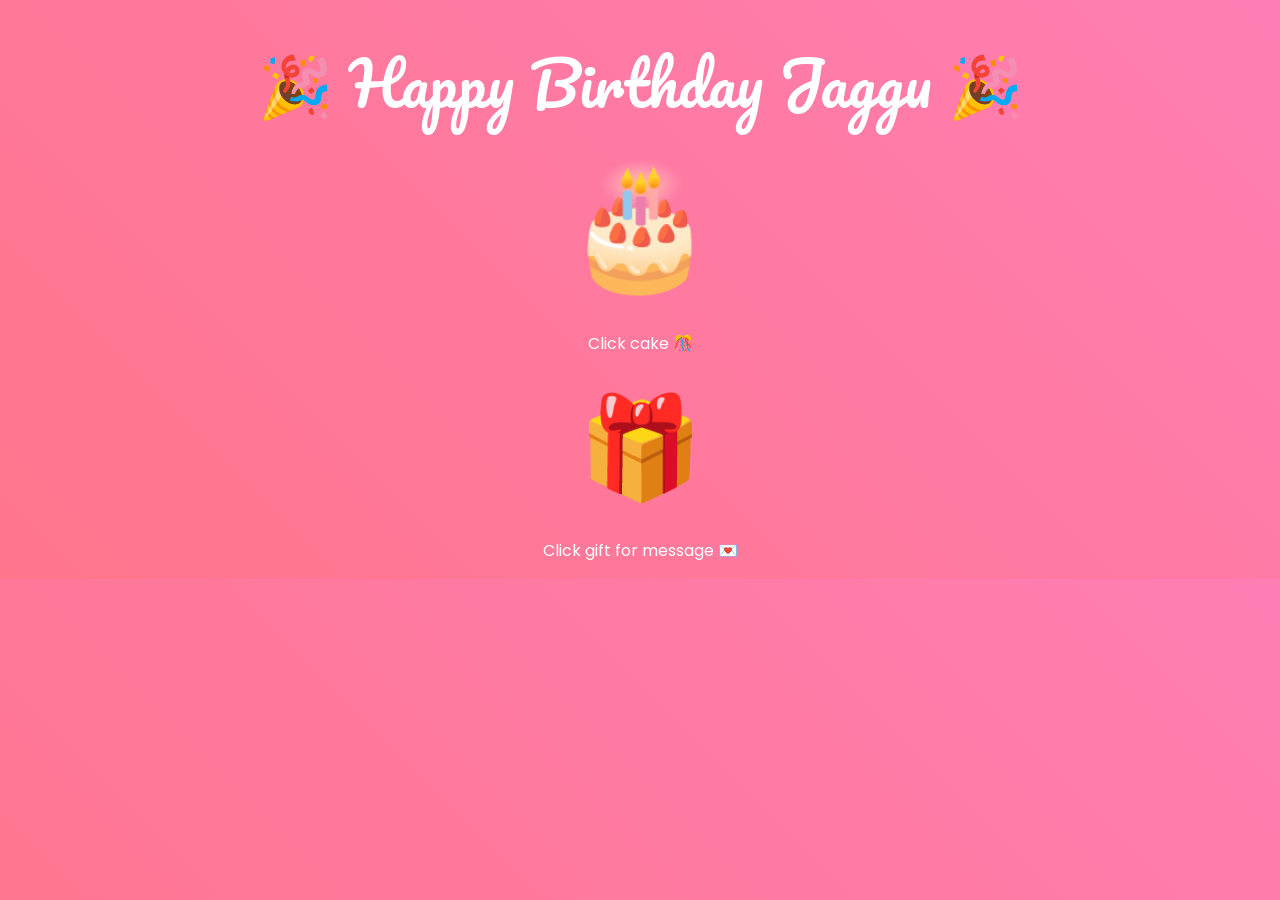
==== birthday.html @ 2078b7fa "Rename birthday.html.txt to birthday.html" ====
<!DOCTYPE html>
<html>
<head>

<meta name="viewport" content="width=device-width, initial-scale=1.0">

<title>Happy Birthday Jaggu</title>

<link href="https://fonts.googleapis.com/css2?family=Pacifico&family=Poppins:wght@300;600&display=swap" rel="stylesheet">

<style>

body{
margin:0;
font-family:Poppins;
text-align:center;
color:white;
background:linear-gradient(45deg,#ff758c,#ff7eb3);
}

.title{
font-family:Pacifico;
font-size:60px;
margin-top:30px;
}

.cake{
font-size:120px;
cursor:pointer;
}

.gift{
font-size:100px;
cursor:pointer;
}

.message{
display:none;
max-width:700px;
margin:auto;
padding:20px;
line-height:1.7;
}

.confetti{
position:fixed;
width:8px;
height:8px;
top:-10px;
animation:fall 3s linear;
}

@keyframes fall{
0%{transform:translateY(0)}
100%{transform:translateY(100vh)}
}

</style>

</head>

<body>

<div class="title">🎉 Happy Birthday Jaggu 🎉</div>

<div class="cake" onclick="confetti()">🎂</div>

<p>Click cake 🎊</p>

<div class="gift" onclick="showMessage()">🎁</div>

<p>Click gift for message 💌</p>

<div class="message" id="msg">

Happy Birthday tuahera huuh, ab kya bole🫨, tumhe to khush hona chahiye you got me by your side...😮‍💨😉  

the goat the legend the zubin...😎🫢  

kabhi itna cool banda dekhi ho ?? 😎😎  

jokes apart😌 so, ive never met you i don't know tum kesi ho, kesi dikhti ho, kya ho tum bass i guess angel priya na ho.. 🙃🤧  

to be honest apko janne or samajhne ki koshish krna pasand hai apki baatein bakwass hoti hai but i like it  

tumhe pareshan krna my fav prr jab aap pareshan krti fir bhi achha lagta..🤭🫠  

urge to know about every single pinch of your life..!! 🫠🫠  

ye sab to theek hai one more thing you are awesome ive never met topper like you before jo itna cool ho  

tum perfect tum best ho 🫡🫶🫵💪  

i wish all your dreams come true orr tum ek bohot respectful or independent women Bano...🥰☺️  

doesn't matter tum doctor bano ya na bano tum best krogi apni life mei...!!! 😇☺️☺️  

soo once again happy birthday pyari jaggu 🫂🥰🥳

</div>

<script>

function showMessage(){
document.getElementById("msg").style.display="block"
confetti()
}

function confetti(){

for(let i=0;i<120;i++){

let c=document.createElement("div")

c.classList.add("confetti")

c.style.left=Math.random()*100+"vw"
c.style.background=`hsl(${Math.random()*360},100%,50%)`

document.body.appendChild(c)

setTimeout(()=>c.remove(),3000)

}

}

</script>

</body>
</html>
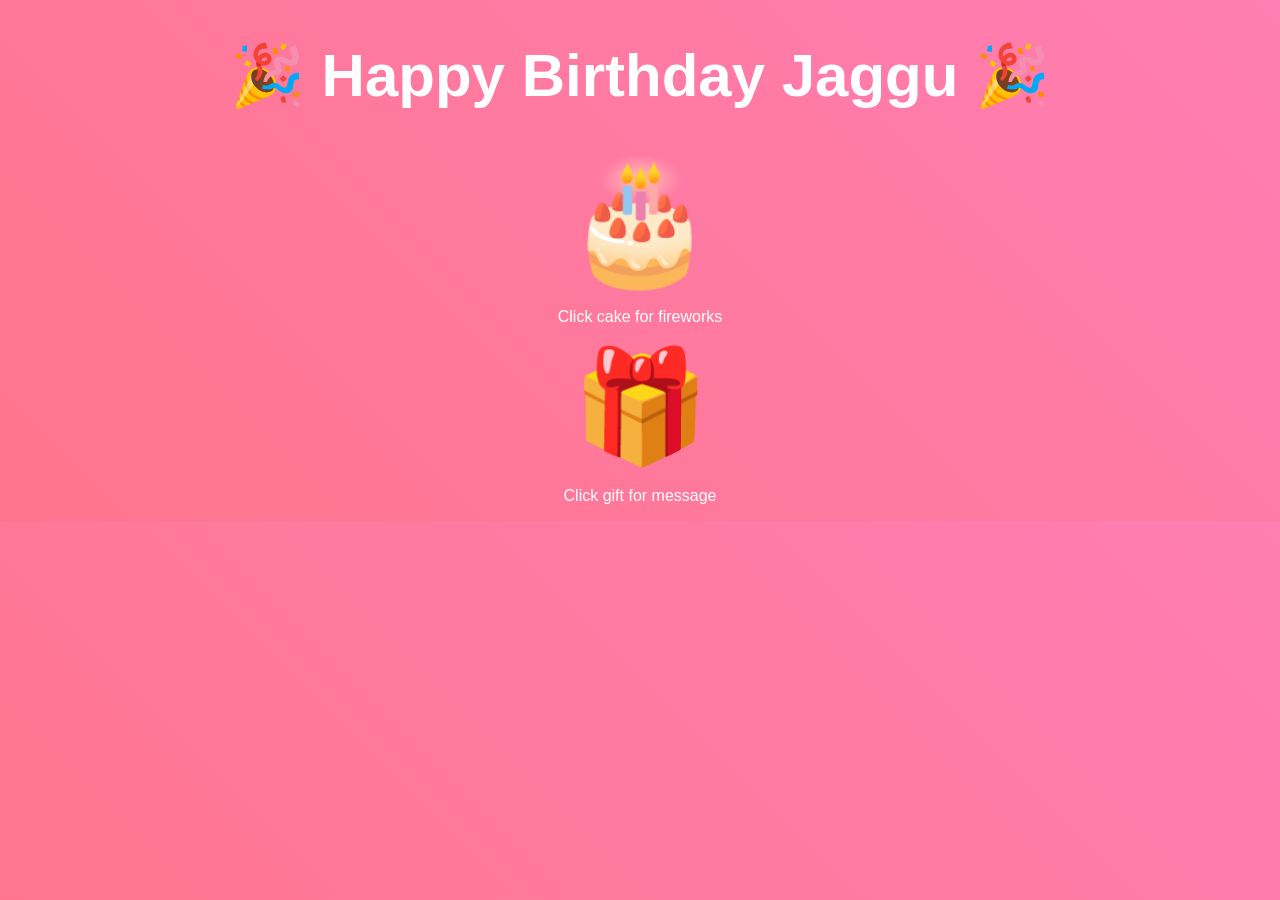
==== commit a8c2ce9b: "Update birthday.html" ====
--- a/birthday.html
+++ b/birthday.html
@@ -6,22 +6,18 @@
 
 <title>Happy Birthday Jaggu</title>
 
-<link href="https://fonts.googleapis.com/css2?family=Pacifico&family=Poppins:wght@300;600&display=swap" rel="stylesheet">
-
 <style>
 
 body{
 margin:0;
-font-family:Poppins;
 text-align:center;
+font-family:sans-serif;
+background:linear-gradient(45deg,#ff758c,#ff7eb3);
 color:white;
-background:linear-gradient(45deg,#ff758c,#ff7eb3);
 }
 
-.title{
-font-family:Pacifico;
+h1{
 font-size:60px;
-margin-top:30px;
 }
 
 .cake{
@@ -30,7 +26,7 @@
 }
 
 .gift{
-font-size:100px;
+font-size:110px;
 cursor:pointer;
 }
 
@@ -39,20 +35,14 @@
 max-width:700px;
 margin:auto;
 padding:20px;
-line-height:1.7;
+line-height:1.6;
 }
 
-.confetti{
+canvas{
 position:fixed;
-width:8px;
-height:8px;
-top:-10px;
-animation:fall 3s linear;
-}
-
-@keyframes fall{
-0%{transform:translateY(0)}
-100%{transform:translateY(100vh)}
+top:0;
+left:0;
+pointer-events:none;
 }
 
 </style>
@@ -61,15 +51,15 @@
 
 <body>
 
-<div class="title">🎉 Happy Birthday Jaggu 🎉</div>
+<h1>🎉 Happy Birthday Jaggu 🎉</h1>
 
-<div class="cake" onclick="confetti()">🎂</div>
+<div class="cake" onclick="fireworks()">🎂</div>
 
-<p>Click cake 🎊</p>
+<p>Click cake for fireworks</p>
 
-<div class="gift" onclick="showMessage()">🎁</div>
+<div class="gift" onclick="show()">🎁</div>
 
-<p>Click gift for message 💌</p>
+<p>Click gift for message</p>
 
 <div class="message" id="msg">
 
@@ -99,32 +89,63 @@
 
 </div>
 
+<canvas id="fire"></canvas>
+
 <script>
 
-function showMessage(){
+function show(){
 document.getElementById("msg").style.display="block"
-confetti()
 }
 
-function confetti(){
+const canvas=document.getElementById("fire")
+const ctx=canvas.getContext("2d")
 
-for(let i=0;i<120;i++){
+canvas.width=window.innerWidth
+canvas.height=window.innerHeight
 
-let c=document.createElement("div")
+let particles=[]
 
-c.classList.add("confetti")
+function fireworks(){
 
-c.style.left=Math.random()*100+"vw"
-c.style.background=`hsl(${Math.random()*360},100%,50%)`
+for(let i=0;i<80;i++){
 
-document.body.appendChild(c)
+particles.push({
 
-setTimeout(()=>c.remove(),3000)
+x:canvas.width/2,
+y:canvas.height/2,
+vx:(Math.random()-0.5)*10,
+vy:(Math.random()-0.5)*10,
+life:100
+
+})
 
 }
 
 }
 
+function update(){
+
+ctx.clearRect(0,0,canvas.width,canvas.height)
+
+particles.forEach((p,i)=>{
+
+p.x+=p.vx
+p.y+=p.vy
+p.life--
+
+ctx.fillStyle="yellow"
+ctx.fillRect(p.x,p.y,3,3)
+
+if(p.life<=0)particles.splice(i,1)
+
+})
+
+requestAnimationFrame(update)
+
+}
+
+update()
+
 </script>
 
 </body>
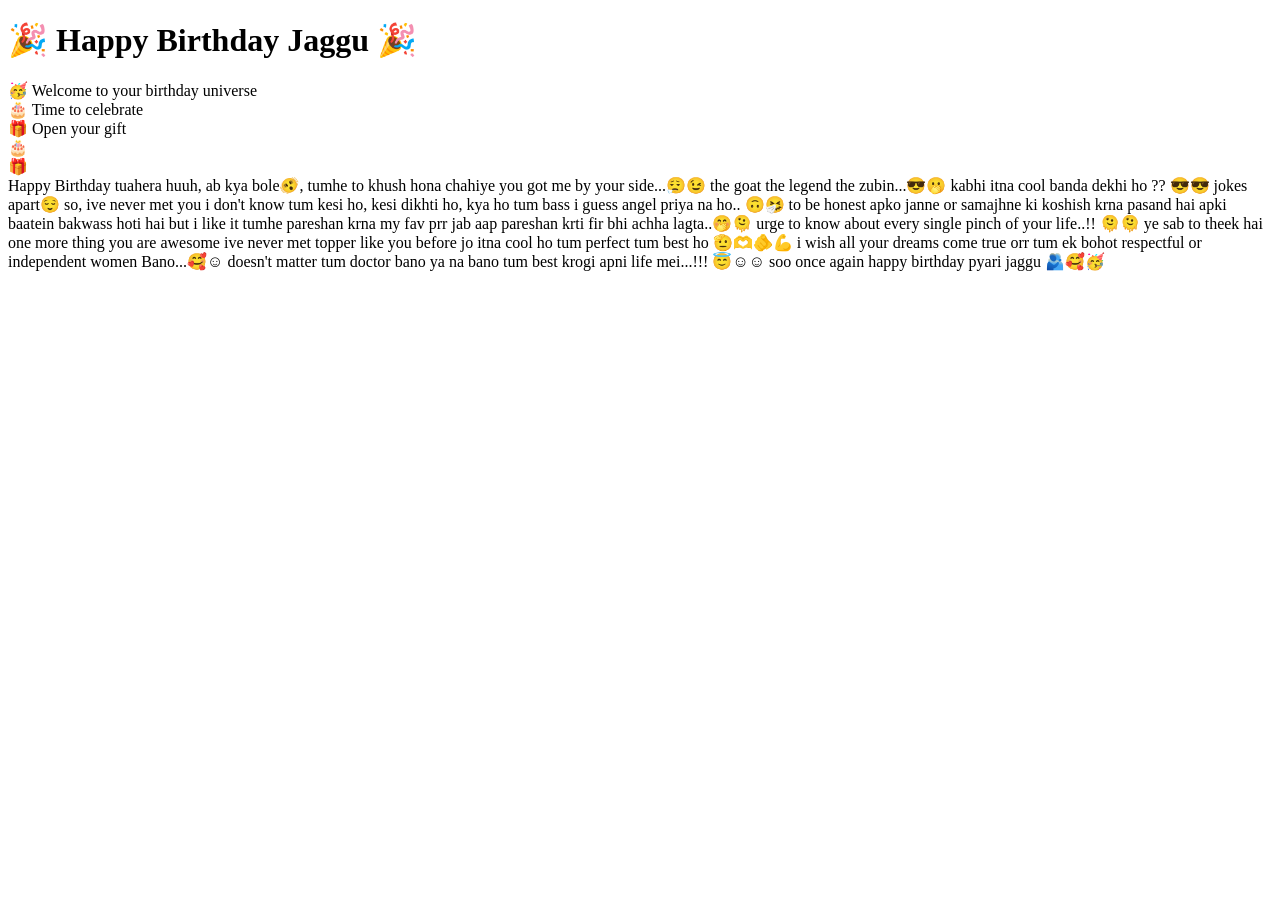
==== commit 7bb5113f: "Update birthday.html" ====
--- a/birthday.html
+++ b/birthday.html
@@ -2,50 +2,9 @@
 <html>
 <head>
 
-<meta name="viewport" content="width=device-width, initial-scale=1.0">
-
 <title>Happy Birthday Jaggu</title>
 
-<style>
-
-body{
-margin:0;
-text-align:center;
-font-family:sans-serif;
-background:linear-gradient(45deg,#ff758c,#ff7eb3);
-color:white;
-}
-
-h1{
-font-size:60px;
-}
-
-.cake{
-font-size:120px;
-cursor:pointer;
-}
-
-.gift{
-font-size:110px;
-cursor:pointer;
-}
-
-.message{
-display:none;
-max-width:700px;
-margin:auto;
-padding:20px;
-line-height:1.6;
-}
-
-canvas{
-position:fixed;
-top:0;
-left:0;
-pointer-events:none;
-}
-
-</style>
+<link rel="stylesheet" href="style.css">
 
 </head>
 
@@ -53,13 +12,23 @@
 
 <h1>🎉 Happy Birthday Jaggu 🎉</h1>
 
-<div class="cake" onclick="fireworks()">🎂</div>
+<audio autoplay loop>
+<source src="music.mp3" type="audio/mpeg">
+</audio>
 
-<p>Click cake for fireworks</p>
+<div class="story">
 
-<div class="gift" onclick="show()">🎁</div>
+<div class="slide">🥳 Welcome to your birthday universe</div>
 
-<p>Click gift for message</p>
+<div class="slide">🎂 Time to celebrate</div>
+
+<div class="slide">🎁 Open your gift</div>
+
+</div>
+
+<div class="cake" onclick="cutCake()">🎂</div>
+
+<div class="gift" onclick="openGift()">🎁</div>
 
 <div class="message" id="msg">
 
@@ -89,64 +58,9 @@
 
 </div>
 
-<canvas id="fire"></canvas>
+<canvas id="fireworks"></canvas>
 
-<script>
-
-function show(){
-document.getElementById("msg").style.display="block"
-}
-
-const canvas=document.getElementById("fire")
-const ctx=canvas.getContext("2d")
-
-canvas.width=window.innerWidth
-canvas.height=window.innerHeight
-
-let particles=[]
-
-function fireworks(){
-
-for(let i=0;i<80;i++){
-
-particles.push({
-
-x:canvas.width/2,
-y:canvas.height/2,
-vx:(Math.random()-0.5)*10,
-vy:(Math.random()-0.5)*10,
-life:100
-
-})
-
-}
-
-}
-
-function update(){
-
-ctx.clearRect(0,0,canvas.width,canvas.height)
-
-particles.forEach((p,i)=>{
-
-p.x+=p.vx
-p.y+=p.vy
-p.life--
-
-ctx.fillStyle="yellow"
-ctx.fillRect(p.x,p.y,3,3)
-
-if(p.life<=0)particles.splice(i,1)
-
-})
-
-requestAnimationFrame(update)
-
-}
-
-update()
-
-</script>
+<script src="script.js"></script>
 
 </body>
 </html>
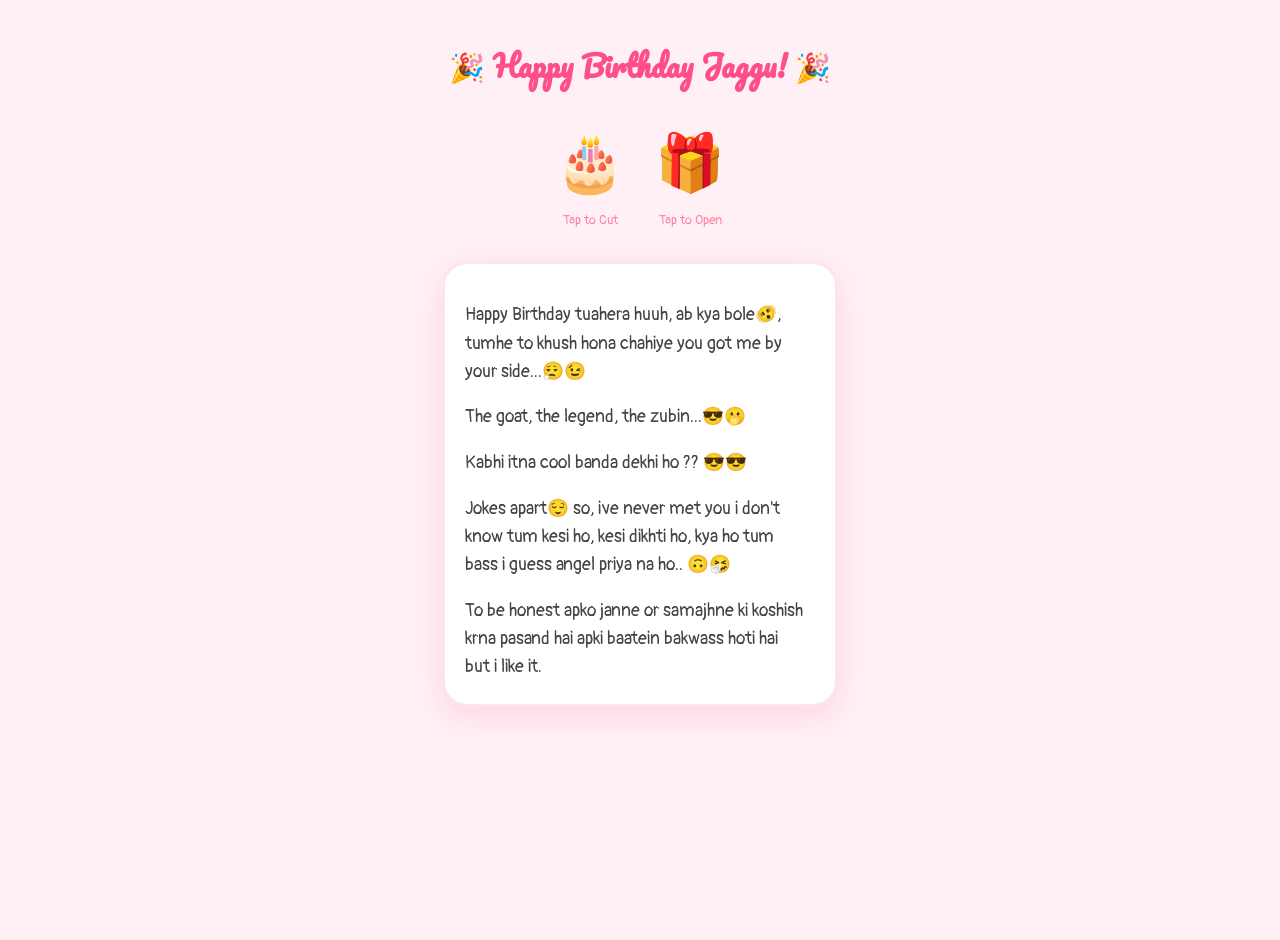
==== commit 71d7c6f9: "Update birthday.html" ====
--- a/birthday.html
+++ b/birthday.html
@@ -1,66 +1,56 @@
 <!DOCTYPE html>
-<html>
+<html lang="en">
 <head>
-
-<title>Happy Birthday Jaggu</title>
-
-<link rel="stylesheet" href="style.css">
-
+    <meta charset="UTF-8">
+    <meta name="viewport" content="width=device-width, initial-scale=1.0">
+    <title>Happy Birthday Jaggu</title>
+    <link href="https://fonts.googleapis.com/css2?family=Pangolin&family=Pacifico&display=swap" rel="stylesheet">
+    <link rel="stylesheet" href="style.css">
 </head>
-
 <body>
 
-<h1>🎉 Happy Birthday Jaggu 🎉</h1>
+<div class="stars"></div>
 
-<audio autoplay loop>
-<source src="music.mp3" type="audio/mpeg">
-</audio>
+<div class="container">
+    <h1 class="bounce">🎉 Happy Birthday Jaggu! 🎉</h1>
 
-<div class="story">
+    <div class="interactive-section">
+        <div class="item-box">
+            <div class="cake" onclick="cutCake()">🎂</div>
+            <p>Tap to Cut</p>
+        </div>
+        <div class="item-box">
+            <div class="gift" onclick="openGift()">🎁</div>
+            <p>Tap to Open</p>
+        </div>
+    </div>
 
-<div class="slide">🥳 Welcome to your birthday universe</div>
-
-<div class="slide">🎂 Time to celebrate</div>
-
-<div class="slide">🎁 Open your gift</div>
-
-</div>
-
-<div class="cake" onclick="cutCake()">🎂</div>
-
-<div class="gift" onclick="openGift()">🎁</div>
-
-<div class="message" id="msg">
-
-Happy Birthday tuahera huuh, ab kya bole🫨, tumhe to khush hona chahiye you got me by your side...😮‍💨😉  
-
-the goat the legend the zubin...😎🫢  
-
-kabhi itna cool banda dekhi ho ?? 😎😎  
-
-jokes apart😌 so, ive never met you i don't know tum kesi ho, kesi dikhti ho, kya ho tum bass i guess angel priya na ho.. 🙃🤧  
-
-to be honest apko janne or samajhne ki koshish krna pasand hai apki baatein bakwass hoti hai but i like it  
-
-tumhe pareshan krna my fav prr jab aap pareshan krti fir bhi achha lagta..🤭🫠  
-
-urge to know about every single pinch of your life..!! 🫠🫠  
-
-ye sab to theek hai one more thing you are awesome ive never met topper like you before jo itna cool ho  
-
-tum perfect tum best ho 🫡🫶🫵💪  
-
-i wish all your dreams come true orr tum ek bohot respectful or independent women Bano...🥰☺️  
-
-doesn't matter tum doctor bano ya na bano tum best krogi apni life mei...!!! 😇☺️☺️  
-
-soo once again happy birthday pyari jaggu 🫂🥰🥳
-
+    <div class="card-container" id="mainCard">
+        <div class="message-card">
+            <div class="scroll-area">
+                <p>Happy Birthday tuahera huuh, ab kya bole🫨, tumhe to khush hona chahiye you got me by your side...😮‍💨😉</p>
+                <p>The goat, the legend, the zubin...😎🫢</p>
+                <p>Kabhi itna cool banda dekhi ho ?? 😎😎</p>
+                <p>Jokes apart😌 so, ive never met you i don't know tum kesi ho, kesi dikhti ho, kya ho tum bass i guess angel priya na ho.. 🙃🤧</p>
+                <p>To be honest apko janne or samajhne ki koshish krna pasand hai apki baatein bakwass hoti hai but i like it.</p>
+                <p>Tumhe pareshan krna my fav prr jab aap pareshan krti fir bhi achha lagta..🤭🫠</p>
+                <p>Urge to know about every single pinch of your life..!! 🫠🫠</p>
+                <p>Ye sab to theek hai one more thing you are awesome ive never met topper like you before jo itna cool ho.</p>
+                <p><b>Tum perfect tum best ho 🫡🫶🫵💪</b></p>
+                <p>I wish all your dreams come true orr tum ek bohot respectful or independent women Bano...🥰☺️</p>
+                <p>Doesn't matter tum doctor bano ya na bano tum best krogi apni life mei...!!! 😇☺️☺️</p>
+                <p style="font-size: 1.5rem; color: #ff4e8a;">Soo once again happy birthday pyari jaggu 🫂🥰🥳</p>
+            </div>
+        </div>
+    </div>
 </div>
 
 <canvas id="fireworks"></canvas>
 
+<audio id="bgMusic" loop>
+    <source src="music.mp3" type="audio/mpeg">
+</audio>
+
 <script src="script.js"></script>
-
 </body>
 </html>
--- a/style.css
+++ b/style.css
@@ -0,0 +1,102 @@
+body {
+    margin: 0;
+    padding: 0;
+    font-family: 'Pangolin', cursive;
+    background: #fff0f6;
+    overflow-x: hidden;
+    color: #444;
+}
+
+.container {
+    display: flex;
+    flex-direction: column;
+    align-items: center;
+    padding: 20px;
+    min-height: 100vh;
+}
+
+h1 {
+    font-family: 'Pacifico', cursive;
+    color: #ff4e8a;
+    font-size: 1.8rem;
+    text-align: center;
+    margin-top: 20px;
+}
+
+/* Interactive Elements */
+.interactive-section {
+    display: flex;
+    gap: 30px;
+    margin: 20px 0;
+}
+
+.item-box {
+    text-align: center;
+    font-size: 0.8rem;
+    color: #ff85a2;
+}
+
+.cake, .gift {
+    font-size: 3.5rem;
+    cursor: pointer;
+    transition: transform 0.3s cubic-bezier(0.175, 0.885, 0.32, 1.275);
+}
+
+.cake:active, .gift:active {
+    transform: scale(0.8);
+}
+
+/* The Message Card */
+.message-card {
+    background: white;
+    width: 90%;
+    max-width: 350px;
+    height: 400px;
+    border-radius: 25px;
+    padding: 20px;
+    box-shadow: 0 10px 30px rgba(255, 107, 157, 0.2);
+    border: 3px solid #ffe3ed;
+    position: relative;
+    overflow: hidden;
+}
+
+.scroll-area {
+    height: 100%;
+    overflow-y: auto;
+    padding-right: 10px;
+}
+
+/* Custom Scrollbar for Android */
+.scroll-area::-webkit-scrollbar {
+    width: 5px;
+}
+.scroll-area::-webkit-scrollbar-thumb {
+    background: #ffb6c1;
+    border-radius: 10px;
+}
+
+.scroll-area p {
+    line-height: 1.6;
+    margin-bottom: 15px;
+    font-size: 1.1rem;
+}
+
+/* Animations */
+.bounce {
+    animation: bounce 2s infinite;
+}
+
+@keyframes bounce {
+    0%, 100% { transform: translateY(0); }
+    50% { transform: translateY(-10px); }
+}
+
+#fireworks {
+    position: fixed;
+    top: 0;
+    left: 0;
+    width: 100%;
+    height: 100%;
+    pointer-events: none;
+    z-index: 999;
+}
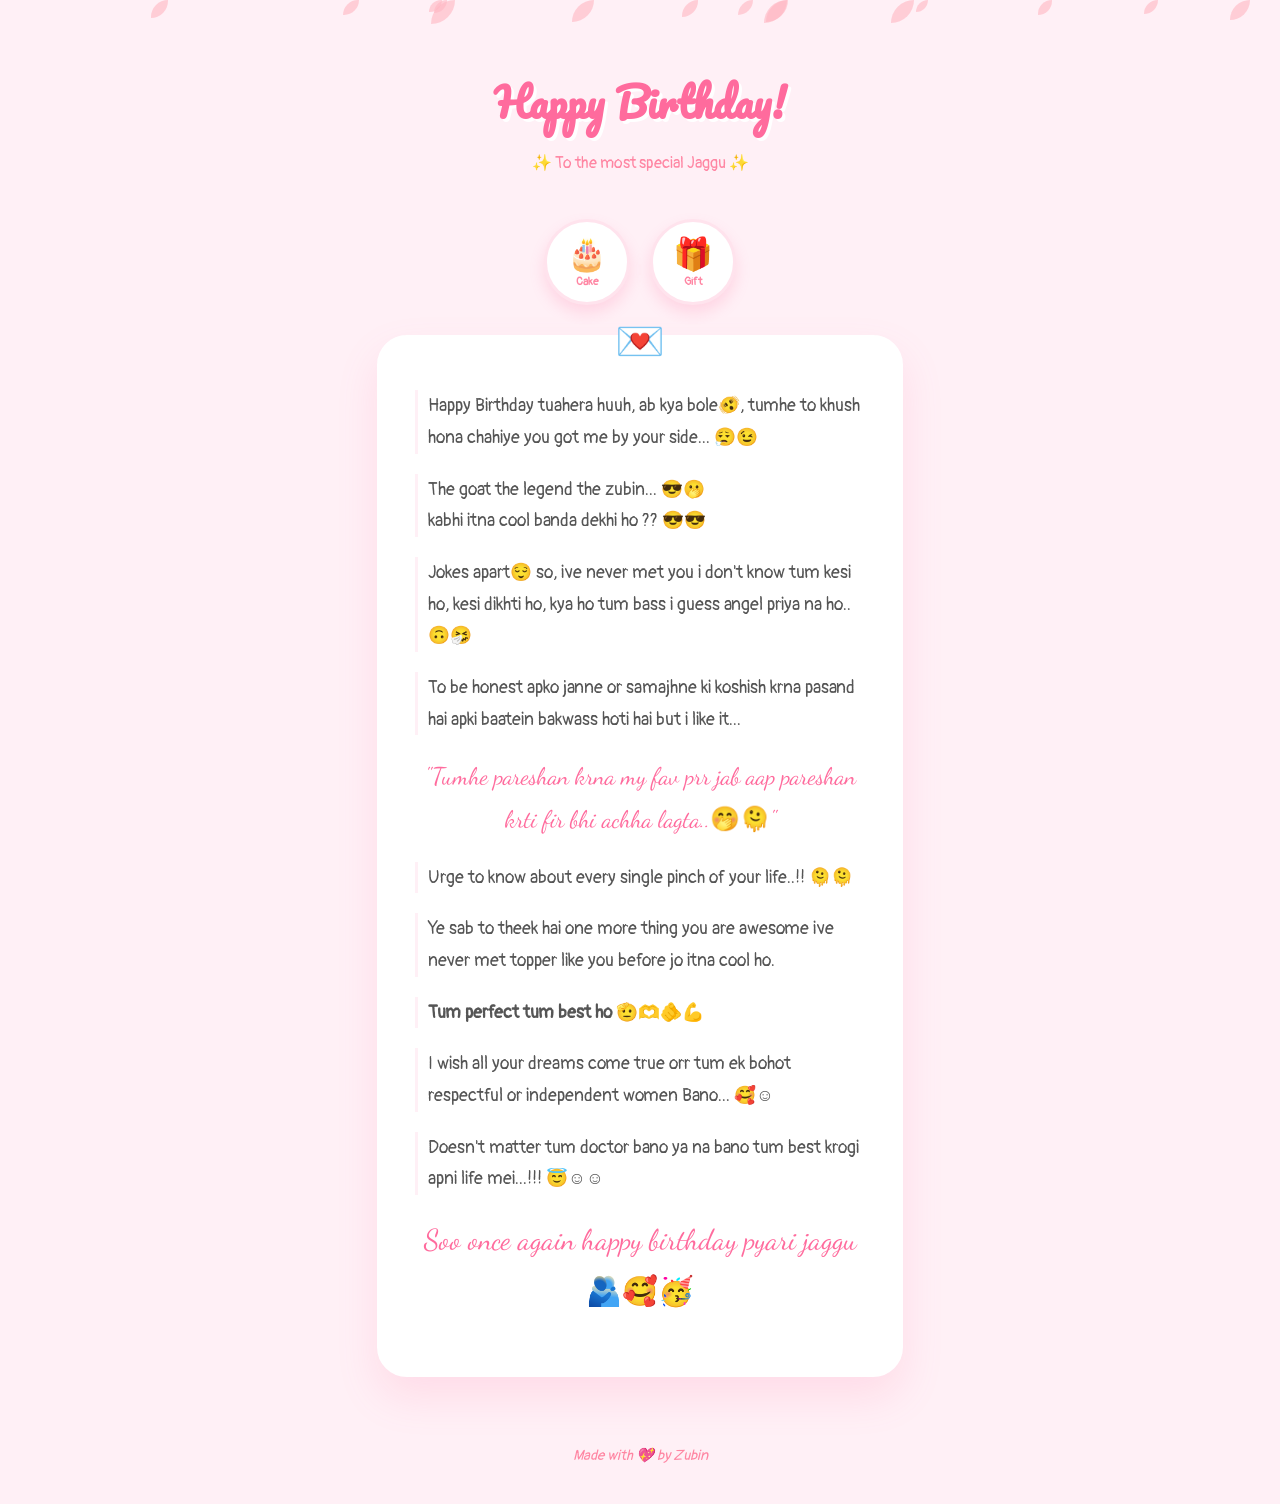
==== commit c031a7e0: "Update birthday.html" ====
--- a/birthday.html
+++ b/birthday.html
@@ -3,54 +3,271 @@
 <head>
     <meta charset="UTF-8">
     <meta name="viewport" content="width=device-width, initial-scale=1.0">
-    <title>Happy Birthday Jaggu</title>
-    <link href="https://fonts.googleapis.com/css2?family=Pangolin&family=Pacifico&display=swap" rel="stylesheet">
-    <link rel="stylesheet" href="style.css">
+    <title>Happy Birthday Jaggu!</title>
+    <link href="https://fonts.googleapis.com/css2?family=Pangolin&family=Pacifico&family=Dancing+Script:wght@700&display=swap" rel="stylesheet">
+    <style>
+        :root {
+            --primary-pink: #ff6b9d;
+            --soft-pink: #fff0f6;
+            --accent-pink: #ff85a2;
+        }
+
+        body {
+            margin: 0;
+            padding: 0;
+            background: var(--soft-pink);
+            font-family: 'Pangolin', cursive;
+            color: #444;
+            overflow-x: hidden;
+        }
+
+        /* Magical Floating Petals */
+        .petals-container {
+            position: fixed;
+            top: 0;
+            left: 0;
+            width: 100%;
+            height: 100%;
+            pointer-events: none;
+            z-index: 0;
+        }
+
+        .petal {
+            position: absolute;
+            background: #ffb6c1;
+            border-radius: 150% 0 150% 0;
+            opacity: 0.6;
+            animation: drift 10s infinite linear;
+        }
+
+        @keyframes drift {
+            0% { transform: translateY(-10vh) translateX(0) rotate(0deg); }
+            100% { transform: translateY(110vh) translateX(100px) rotate(360deg); }
+        }
+
+        .container {
+            position: relative;
+            z-index: 10;
+            display: flex;
+            flex-direction: column;
+            align-items: center;
+            padding: 40px 20px;
+        }
+
+        header h1 {
+            font-family: 'Pacifico', cursive;
+            color: var(--primary-pink);
+            font-size: 2.5rem;
+            text-shadow: 3px 3px 0px white;
+            margin-bottom: 5px;
+            animation: heartbeat 2s infinite;
+        }
+
+        @keyframes heartbeat {
+            0%, 100% { transform: scale(1); }
+            50% { transform: scale(1.05); }
+        }
+
+        /* Interactive Items */
+        .interact-box {
+            display: flex;
+            gap: 20px;
+            margin: 30px 0;
+        }
+
+        .circle-btn {
+            background: white;
+            width: 80px;
+            height: 80px;
+            border-radius: 50%;
+            display: flex;
+            flex-direction: column;
+            justify-content: center;
+            align-items: center;
+            box-shadow: 0 8px 15px rgba(255, 107, 157, 0.2);
+            cursor: pointer;
+            transition: 0.3s;
+            border: 3px solid #ffe3ed;
+        }
+
+        .circle-btn:active { transform: scale(0.9); }
+        .circle-btn span { font-size: 2rem; }
+        .circle-btn label { font-size: 0.7rem; color: var(--accent-pink); font-weight: bold; }
+
+        /* The Main Letter */
+        .letter-card {
+            background: white;
+            width: 95%;
+            max-width: 450px;
+            padding: 30px;
+            border-radius: 30px;
+            box-shadow: 0 20px 40px rgba(255, 107, 157, 0.15);
+            border: 8px solid white;
+            position: relative;
+            margin-bottom: 50px;
+        }
+
+        .letter-card::before {
+            content: "💌";
+            position: absolute;
+            top: -25px;
+            left: 50%;
+            transform: translateX(-50%);
+            font-size: 2.5rem;
+        }
+
+        .message-content {
+            font-size: 1.1rem;
+            line-height: 1.8;
+            color: #555;
+            text-align: left;
+        }
+
+        .message-content p {
+            margin-bottom: 20px;
+            padding-left: 10px;
+            border-left: 3px solid var(--soft-pink);
+        }
+
+        .highlight {
+            font-family: 'Dancing Script', cursive;
+            color: var(--primary-pink);
+            font-size: 1.5rem;
+            display: block;
+            text-align: center;
+            margin: 20px 0;
+        }
+
+        footer {
+            margin-top: 20px;
+            font-size: 0.9rem;
+            color: var(--accent-pink);
+            font-style: italic;
+        }
+
+        /* Hidden Confetti Canvas */
+        #confetti {
+            position: fixed;
+            top: 0; left: 0; width: 100%; height: 100%;
+            pointer-events: none;
+            z-index: 100;
+        }
+    </style>
 </head>
 <body>
 
-<div class="stars"></div>
-
-<div class="container">
-    <h1 class="bounce">🎉 Happy Birthday Jaggu! 🎉</h1>
-
-    <div class="interactive-section">
-        <div class="item-box">
-            <div class="cake" onclick="cutCake()">🎂</div>
-            <p>Tap to Cut</p>
-        </div>
-        <div class="item-box">
-            <div class="gift" onclick="openGift()">🎁</div>
-            <p>Tap to Open</p>
-        </div>
-    </div>
-
-    <div class="card-container" id="mainCard">
-        <div class="message-card">
-            <div class="scroll-area">
-                <p>Happy Birthday tuahera huuh, ab kya bole🫨, tumhe to khush hona chahiye you got me by your side...😮‍💨😉</p>
-                <p>The goat, the legend, the zubin...😎🫢</p>
-                <p>Kabhi itna cool banda dekhi ho ?? 😎😎</p>
-                <p>Jokes apart😌 so, ive never met you i don't know tum kesi ho, kesi dikhti ho, kya ho tum bass i guess angel priya na ho.. 🙃🤧</p>
-                <p>To be honest apko janne or samajhne ki koshish krna pasand hai apki baatein bakwass hoti hai but i like it.</p>
-                <p>Tumhe pareshan krna my fav prr jab aap pareshan krti fir bhi achha lagta..🤭🫠</p>
-                <p>Urge to know about every single pinch of your life..!! 🫠🫠</p>
-                <p>Ye sab to theek hai one more thing you are awesome ive never met topper like you before jo itna cool ho.</p>
-                <p><b>Tum perfect tum best ho 🫡🫶🫵💪</b></p>
-                <p>I wish all your dreams come true orr tum ek bohot respectful or independent women Bano...🥰☺️</p>
-                <p>Doesn't matter tum doctor bano ya na bano tum best krogi apni life mei...!!! 😇☺️☺️</p>
-                <p style="font-size: 1.5rem; color: #ff4e8a;">Soo once again happy birthday pyari jaggu 🫂🥰🥳</p>
+    <canvas id="confetti"></canvas>
+    <div class="petals-container" id="petals"></div>
+
+    <div class="container">
+        <header>
+            <h1>Happy Birthday!</h1>
+            <p style="text-align:center; color: #ff85a2;">✨ To the most special Jaggu ✨</p>
+        </header>
+
+        <div class="interact-box">
+            <div class="circle-btn" onclick="celebrate()">
+                <span>🎂</span>
+                <label>Cake</label>
+            </div>
+            <div class="circle-btn" onclick="openGift()">
+                <span>🎁</span>
+                <label>Gift</label>
             </div>
         </div>
+
+        <div class="letter-card">
+            <div class="message-content">
+                <p>Happy Birthday tuahera huuh, ab kya bole🫨, tumhe to khush hona chahiye you got me by your side... 😮‍💨😉</p>
+                
+                <p>The goat the legend the zubin... 😎🫢<br>
+                kabhi itna cool banda dekhi ho ?? 😎😎</p>
+
+                <p>Jokes apart😌 so, ive never met you i don't know tum kesi ho, kesi dikhti ho, kya ho tum bass i guess angel priya na ho.. 🙃🤧</p>
+
+                <p>To be honest apko janne or samajhne ki koshish krna pasand hai apki baatein bakwass hoti hai but i like it...</p>
+
+                <span class="highlight">"Tumhe pareshan krna my fav prr jab aap pareshan krti fir bhi achha lagta..🤭🫠"</span>
+
+                <p>Urge to know about every single pinch of your life..!! 🫠🫠</p>
+
+                <p>Ye sab to theek hai one more thing you are awesome ive never met topper like you before jo itna cool ho.</p>
+
+                <p><b>Tum perfect tum best ho 🫡🫶🫵💪</b></p>
+
+                <p>I wish all your dreams come true orr tum ek bohot respectful or independent women Bano... 🥰☺️</p>
+
+                <p>Doesn't matter tum doctor bano ya na bano tum best krogi apni life mei...!!! 😇☺️☺️</p>
+
+                <span class="highlight" style="font-size: 1.8rem;">Soo once again happy birthday pyari jaggu 🫂🥰🥳</span>
+            </div>
+        </div>
+
+        <footer>Made with 💖 by Zubin</footer>
     </div>
-</div>
-
-<canvas id="fireworks"></canvas>
-
-<audio id="bgMusic" loop>
-    <source src="music.mp3" type="audio/mpeg">
-</audio>
-
-<script src="script.js"></script>
+
+    <audio id="mySong" loop>
+        <source src="music.mp3" type="audio/mpeg">
+    </audio>
+
+    <script>
+        // 1. Create floating petals
+        const petalsContainer = document.getElementById('petals');
+        for (let i = 0; i < 15; i++) {
+            const petal = document.createElement('div');
+            petal.classList.add('petal');
+            petal.style.left = Math.random() * 100 + 'vw';
+            petal.style.width = Math.random() * 15 + 10 + 'px';
+            petal.style.height = petal.style.width;
+            petal.style.animationDelay = Math.random() * 5 + 's';
+            petalsContainer.appendChild(petal);
+        }
+
+        // 2. Interaction Logic
+        function celebrate() {
+            alert("🎂 Cake is cut! Now Jaggu owes Zubin a treat! 😋");
+            startConfetti();
+            playMusic();
+        }
+
+        function openGift() {
+            alert("🎁 You opened the gift! It's a lifetime of annoying jokes from Zubin! 😂💖");
+            startConfetti();
+            playMusic();
+        }
+
+        function playMusic() {
+            const audio = document.getElementById('mySong');
+            audio.play().catch(() => console.log("Music ready after tap!"));
+        }
+
+        // 3. Simple Confetti Effect
+        function startConfetti() {
+            const canvas = document.getElementById('confetti');
+            const ctx = canvas.getContext('2d');
+            canvas.width = window.innerWidth;
+            canvas.height = window.innerHeight;
+            let particles = [];
+            for(let i=0; i<80; i++) {
+                particles.push({
+                    x: Math.random()*canvas.width,
+                    y: Math.random()*canvas.height - canvas.height,
+                    size: Math.random()*8+4,
+                    color: `hsl(${Math.random()*360}, 100%, 70%)`,
+                    vel: Math.random()*3+2
+                });
+            }
+            function fall() {
+                ctx.clearRect(0,0,canvas.width, canvas.height);
+                particles.forEach(p => {
+                    p.y += p.vel;
+                    ctx.fillStyle = p.color;
+                    ctx.fillRect(p.x, p.y, p.size, p.size);
+                });
+                if(particles[0].y < canvas.height) requestAnimationFrame(fall);
+            }
+            fall();
+        }
+    </script>
 </body>
 </html>
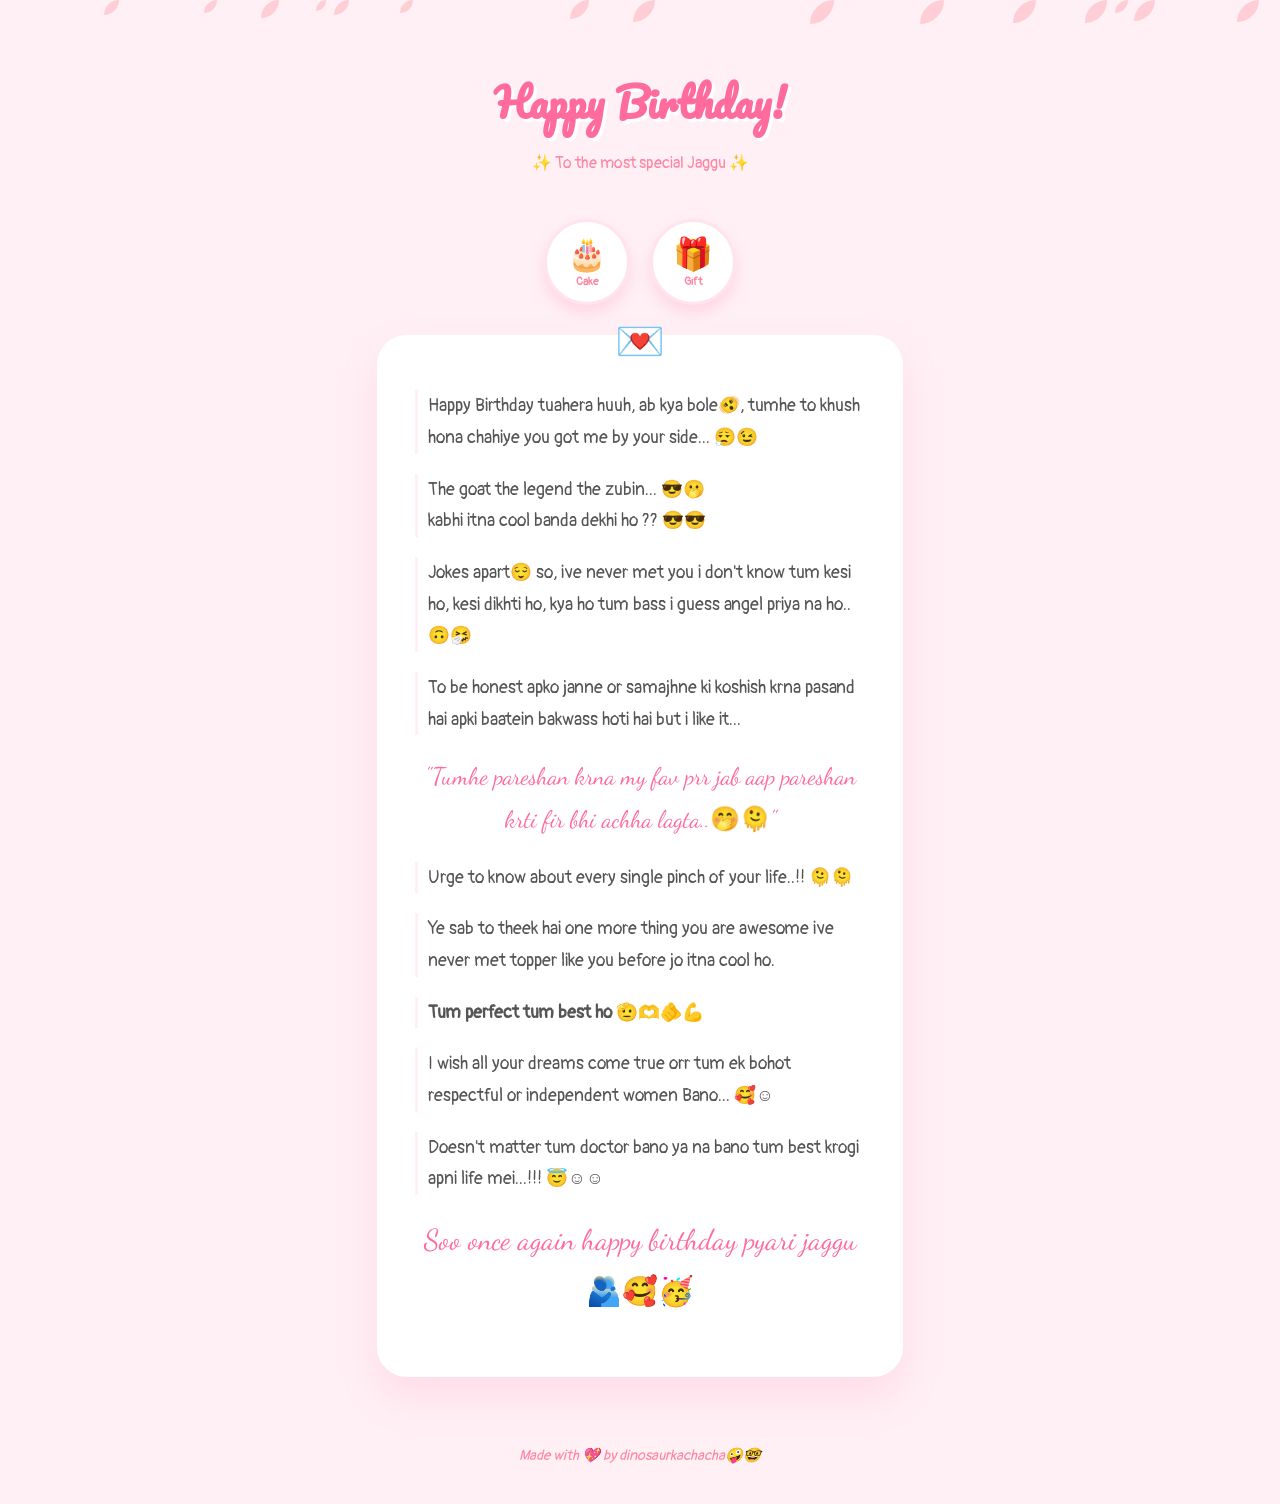
==== commit b91d6fbc: "Update birthday.html" ====
--- a/birthday.html
+++ b/birthday.html
@@ -203,7 +203,7 @@
             </div>
         </div>
 
-        <footer>Made with 💖 by Zubin</footer>
+        <footer>Made with 💖 by dinosaurkachacha🤪🤓</footer>
     </div>
 
     <audio id="mySong" loop>
